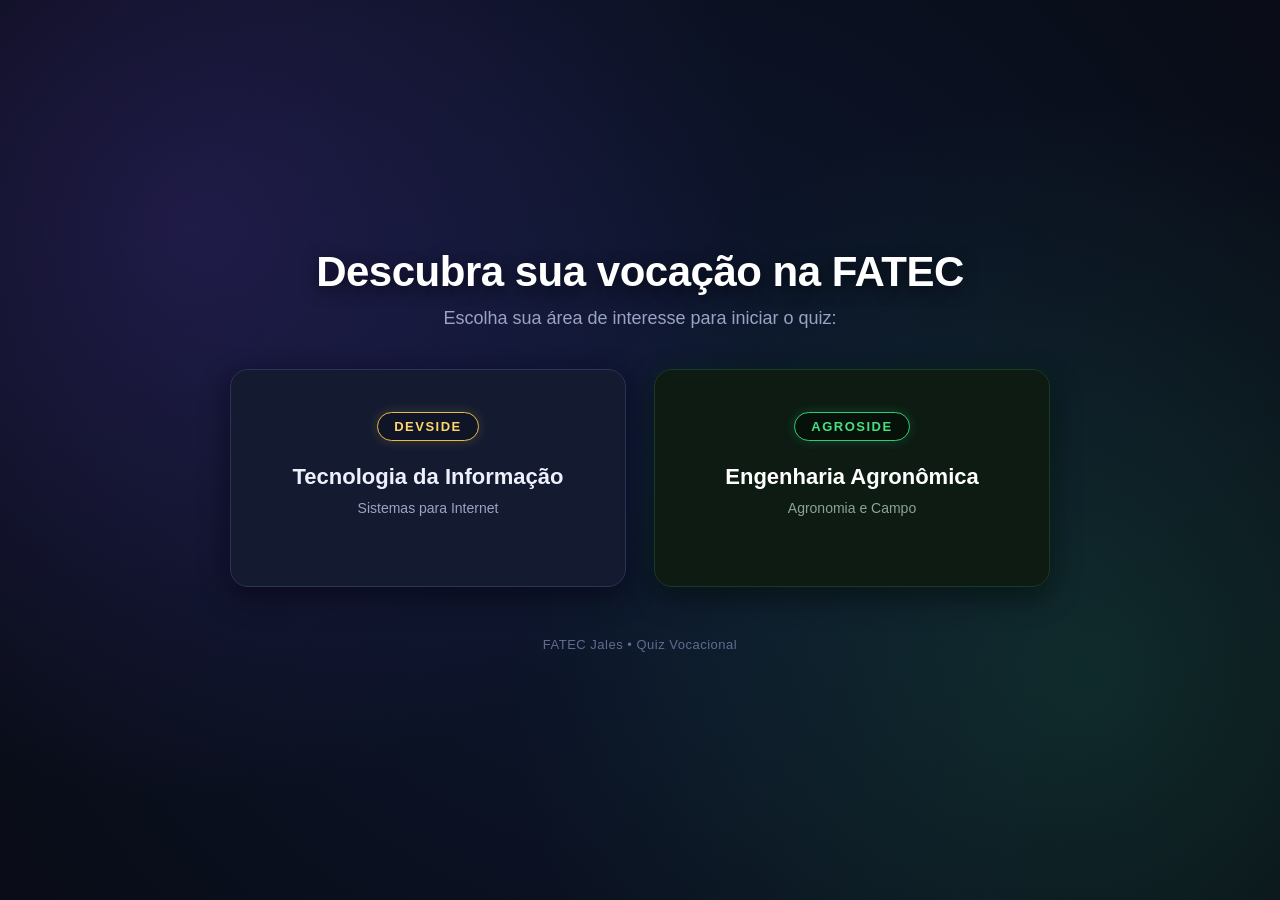
==== index.html @ 0f675bbe "first commit" ====
<!DOCTYPE html>
<html lang="pt-BR">
<head>
  <meta charset="UTF-8">
  <meta name="viewport" content="width=device-width, initial-scale=1.0">
  <title>Descubra sua vocação na FATEC</title>
  <link rel="stylesheet" href="./css/style.css">
</head>
<body>

  <main class="container">
    <header class="header">
      <h1 class="title-main">Descubra sua vocação na FATEC</h1>
      <p class="subtitle">Escolha sua área de interesse para iniciar o quiz:</p>
    </header>

    <div class="cards-wrapper">
      <a href="./dev/index.html" class="card-btn card-dev">
        <span class="tag">DevSide</span>
        <h2 class="card-title">Tecnologia da Informação</h2>
        <p class="card-desc">Sistemas para Internet</p>
      </a>

      <a href="./agro/index.html" class="card-btn card-agro">
        <span class="tag">AgroSide</span>
        <h2 class="card-title">Engenharia Agronômica</h2>
        <p class="card-desc">Agronomia e Campo</p>
      </a>
    </div>

    <footer class="footer">
      <p>FATEC Jales • Quiz Vocacional</p>
    </footer>
  </main>

</body>
</html>
---- css/style.css ----
:root {
  /* Paleta DevSide */
  --bg-deep: #090c16;
  --bg-nebula-1: #1a1140;
  --bg-nebula-2: #0d1730;
  --panel: #141b30;
  --panel-dark: #0f1526;
  --panel-line: #2a3457;
  --ink: #eef0fb;
  --ink-dim: #9aa3c4;
  --ink-muted: #626b8f;
  --gold: #e8b94b;
  --gold-light: #ffd66b;
  --gold-dim: #7a6431;
  --purple: #7c4dff;
  --purple-light: #a98cff;
  --purple-dark: #6335d6;
  --shadow: rgba(0, 0, 0, 0.45);

  /* Paleta AgroSide */
  --agro-bg: #09140e;
  --agro-panel: #0d1b13;
  --agro-line: #1c3827;
  --agro-green: #2ecc71;
  --agro-green-light: #4ade80;
  --agro-green-dark: #1b8a47;
}

* {
  margin: 0;
  padding: 0;
  box-sizing: border-box;
  font-family: -apple-system, BlinkMacSystemFont, "Segoe UI", Roboto, Helvetica, Arial, sans-serif;
}

body {
  min-height: 100vh;
  display: flex;
  flex-direction: column;
  justify-content: center;
  align-items: center;
  background-color: var(--bg-deep);
  background-image: 
    radial-gradient(circle at 15% 25%, rgba(124, 77, 255, 0.18) 0%, transparent 45%),
    radial-gradient(circle at 85% 75%, rgba(46, 204, 113, 0.14) 0%, transparent 45%),
    radial-gradient(circle at 50% 50%, var(--bg-nebula-2) 0%, var(--bg-deep) 100%);
  color: var(--ink);
  padding: 24px;
  overflow-x: hidden;
}

.container {
  max-width: 820px;
  width: 100%;
  display: flex;
  flex-direction: column;
  align-items: center;
  gap: 40px;
  text-align: center;
  position: relative;
  z-index: 2;
}

.header {
  display: flex;
  flex-direction: column;
  gap: 12px;
}

.title-main {
  font-size: clamp(28px, 5vw, 42px);
  font-weight: 800;
  letter-spacing: -0.5px;
  color: #ffffff;
  text-shadow: 0 4px 16px rgba(0, 0, 0, 0.6);
}

.subtitle {
  font-size: clamp(15px, 3vw, 18px);
  color: var(--ink-dim);
  font-weight: 400;
}

.cards-wrapper {
  display: grid;
  grid-template-columns: repeat(auto-fit, minmax(290px, 1fr));
  gap: 28px;
  width: 100%;
}

.card-btn {
  display: flex;
  flex-direction: column;
  align-items: center;
  justify-content: space-between;
  padding: 42px 26px;
  border-radius: 18px;
  text-decoration: none;
  backdrop-filter: blur(12px);
  position: relative;
  transition: transform 0.3s cubic-bezier(0.175, 0.885, 0.32, 1.275), 
              border-color 0.3s ease, 
              box-shadow 0.3s ease;
}

/* ============================
   CARD DEVSIDE
============================ */
.card-dev {
  background: var(--panel);
  border: 1.5px solid var(--panel-line);
  box-shadow: 0 10px 30px var(--shadow), 0 0 20px rgba(26, 17, 64, 0.4);
}

.card-dev:hover {
  transform: translateY(-6px);
  border-color: var(--purple);
  box-shadow: 0 16px 36px rgba(124, 77, 255, 0.28), 0 0 25px rgba(232, 185, 75, 0.15);
}

.card-dev .tag {
  color: var(--gold-light);
  background: var(--panel-dark);
  border: 1.5px solid var(--gold);
  box-shadow: 0 0 12px rgba(232, 185, 75, 0.2);
}

.card-dev .card-title {
  color: var(--ink);
}

.card-dev .card-desc {
  color: var(--ink-dim);
}

.card-dev .action-btn {
  background: var(--gold);
  color: var(--bg-deep);
  box-shadow: 0 4px 14px rgba(232, 185, 75, 0.25);
}

.card-dev:hover .action-btn {
  background: var(--gold-light);
  box-shadow: 0 0 18px rgba(232, 185, 75, 0.5);
}

/* ============================
   CARD AGROSIDE
============================ */
.card-agro {
  background: var(--agro-panel);
  border: 1.5px solid var(--agro-line);
  box-shadow: 0 10px 30px var(--shadow), 0 0 20px rgba(12, 63, 34, 0.3);
}

.card-agro:hover {
  transform: translateY(-6px);
  border-color: var(--agro-green);
  box-shadow: 0 16px 36px rgba(46, 204, 113, 0.25), 0 0 25px rgba(46, 204, 113, 0.15);
}

.card-agro .tag {
  color: var(--agro-green-light);
  background: #06110a;
  border: 1.5px solid var(--agro-green);
  box-shadow: 0 0 12px rgba(46, 204, 113, 0.2);
}

.card-agro .card-title {
  color: #ffffff;
}

.card-agro .card-desc {
  color: #8da495;
}

.card-agro .action-btn {
  background: var(--agro-green);
  color: #05070c;
  box-shadow: 0 4px 14px rgba(46, 204, 113, 0.25);
}

.card-agro:hover .action-btn {
  background: var(--agro-green-light);
  box-shadow: 0 0 18px rgba(46, 204, 113, 0.5);
}

/* ============================
   ELEMENTOS INTERNOS
============================ */
.tag {
  font-size: 13px;
  font-weight: 800;
  text-transform: uppercase;
  letter-spacing: 1.5px;
  padding: 6px 16px;
  border-radius: 999px;
  margin-bottom: 22px;
  display: inline-block;
}

.card-title {
  font-size: 22px;
  font-weight: 700;
  margin-bottom: 8px;
  line-height: 1.3;
}

.card-desc {
  font-size: 14px;
  margin-bottom: 28px;
}

.action-btn {
  font-size: 14px;
  font-weight: 700;
  text-transform: uppercase;
  letter-spacing: 1px;
  padding: 12px 24px;
  border-radius: 8px;
  width: 100%;
  text-align: center;
  transition: all 0.2s ease;
}

.footer {
  font-size: 13px;
  color: var(--ink-muted);
  margin-top: 10px;
  letter-spacing: 0.5px;
}
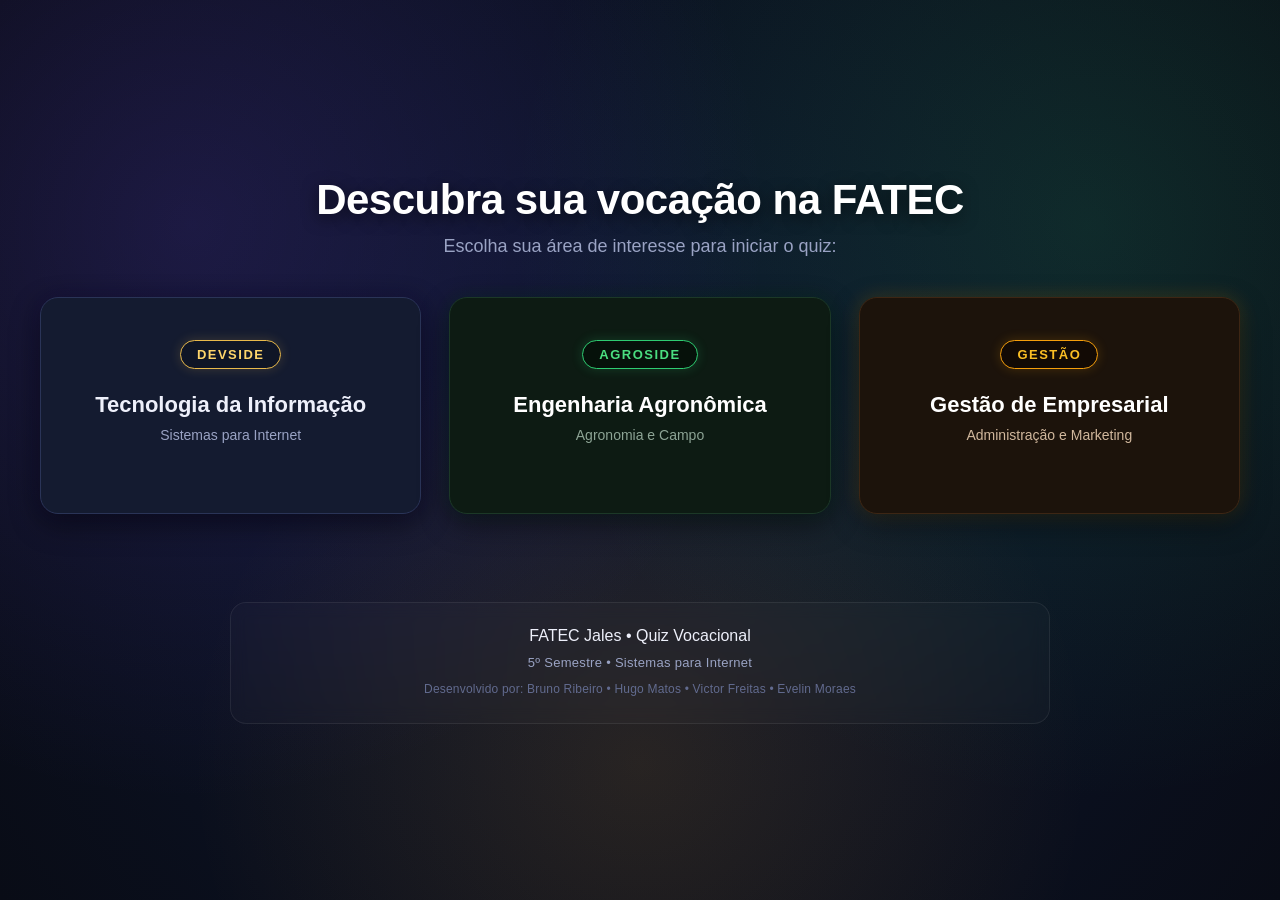
==== commit 947ccb3f: "Inclusao do gestSide" ====
--- a/index.html
+++ b/index.html
@@ -26,11 +26,20 @@
         <h2 class="card-title">Engenharia Agronômica</h2>
         <p class="card-desc">Agronomia e Campo</p>
       </a>
+
+      <a href="./gestao/index.html" class="card-btn card-gestao">
+        <span class="tag">Gestão</span>
+        <h2 class="card-title">Gestão de Empresarial</h2>
+        <p class="card-desc">Administração e Marketing</p>
+      </a>
     </div>
 
-    <footer class="footer">
-      <p>FATEC Jales • Quiz Vocacional</p>
-    </footer>
+      <footer class="footer">
+  <p class="footer-title">FATEC Jales • Quiz Vocacional</p>
+  <p class="footer-course">5º Semestre • Sistemas para Internet</p>
+  <p class="footer-authors">Desenvolvido por: Bruno Ribeiro • Hugo Matos • Victor Freitas • Evelin Moraes</p>
+</footer>
+
   </main>
 
 </body>
--- a/css/style.css
+++ b/css/style.css
@@ -24,6 +24,15 @@
   --agro-green: #2ecc71;
   --agro-green-light: #4ade80;
   --agro-green-dark: #1b8a47;
+
+  /* Paleta GestSide / Gestão (Âmbar Executivo) */
+  --gest-bg: #140d07;
+  --gest-panel: #1c130b;
+  --gest-panel-dark: #120a05;
+  --gest-line: #3d2614;
+  --gest-amber: #f59e0b;
+  --gest-amber-light: #fbbf24;
+  --gest-amber-dark: #b45309;
 }
 
 * {
@@ -41,8 +50,9 @@
   align-items: center;
   background-color: var(--bg-deep);
   background-image: 
-    radial-gradient(circle at 15% 25%, rgba(124, 77, 255, 0.18) 0%, transparent 45%),
-    radial-gradient(circle at 85% 75%, rgba(46, 204, 113, 0.14) 0%, transparent 45%),
+    radial-gradient(circle at 15% 25%, rgba(124, 77, 255, 0.16) 0%, transparent 45%),
+    radial-gradient(circle at 85% 25%, rgba(46, 204, 113, 0.14) 0%, transparent 45%),
+    radial-gradient(circle at 50% 85%, rgba(245, 158, 11, 0.12) 0%, transparent 45%),
     radial-gradient(circle at 50% 50%, var(--bg-nebula-2) 0%, var(--bg-deep) 100%);
   color: var(--ink);
   padding: 24px;
@@ -50,7 +60,7 @@
 }
 
 .container {
-  max-width: 820px;
+  max-width: 1200px;
   width: 100%;
   display: flex;
   flex-direction: column;
@@ -81,9 +91,12 @@
   font-weight: 400;
 }
 
+/* ============================
+   EXIBIÇÃO LADO A LADO (_ _ _)
+============================ */
 .cards-wrapper {
   display: grid;
-  grid-template-columns: repeat(auto-fit, minmax(290px, 1fr));
+  grid-template-columns: repeat(3, 1fr);
   gap: 28px;
   width: 100%;
 }
@@ -186,6 +199,47 @@
 }
 
 /* ============================
+   CARD GESTSIDE (GESTÃO)
+============================ */
+.card-gestao {
+  background: var(--gest-panel);
+  border: 1.5px solid var(--gest-line);
+  box-shadow: 0 10px 30px var(--shadow), 0 0 20px rgba(245, 158, 11, 0.2);
+}
+
+.card-gestao:hover {
+  transform: translateY(-6px);
+  border-color: var(--gest-amber);
+  box-shadow: 0 16px 36px rgba(245, 158, 11, 0.25), 0 0 25px rgba(245, 158, 11, 0.15);
+}
+
+.card-gestao .tag {
+  color: var(--gest-amber-light);
+  background: var(--gest-panel-dark);
+  border: 1.5px solid var(--gest-amber);
+  box-shadow: 0 0 12px rgba(245, 158, 11, 0.2);
+}
+
+.card-gestao .card-title {
+  color: #ffffff;
+}
+
+.card-gestao .card-desc {
+  color: #d1b89d;
+}
+
+.card-gestao .action-btn {
+  background: var(--gest-amber);
+  color: #120a05;
+  box-shadow: 0 4px 14px rgba(245, 158, 11, 0.25);
+}
+
+.card-gestao:hover .action-btn {
+  background: var(--gest-amber-light);
+  box-shadow: 0 0 18px rgba(245, 158, 11, 0.5);
+}
+
+/* ============================
    ELEMENTOS INTERNOS
 ============================ */
 .tag {
@@ -223,9 +277,102 @@
   transition: all 0.2s ease;
 }
 
+/* ============================
+   RODAPÉ GLOBAL UNIFICADO
+============================ */
 .footer {
+  width: 100%;
+  max-width: 820px;
+  margin-top: 48px;
+  padding: 24px 20px;
+  display: flex;
+  flex-direction: column;
+  align-items: center;
+  justify-content: center;
+  gap: 10px;
+  text-align: center;
+  background: rgba(255, 255, 255, 0.02);
+  border: 1px solid rgba(255, 255, 255, 0.07);
+  border-radius: 16px;
+  backdrop-filter: blur(8px);
+  -webkit-backdrop-filter: blur(8px);
+}
+
+.footer-badge {
   font-size: 13px;
-  color: var(--ink-muted);
-  margin-top: 10px;
-  letter-spacing: 0.5px;
+  font-weight: 700;
+  text-transform: uppercase;
+  letter-spacing: 1.2px;
+  color: var(--ink, #eef0fb);
+  background: rgba(255, 255, 255, 0.05);
+  border: 1px solid rgba(255, 255, 255, 0.1);
+  padding: 4px 14px;
+  border-radius: 999px;
+  display: inline-block;
+}
+
+.footer-course {
+  font-size: 13px;
+  color: var(--ink-dim, #9aa3c4);
+  font-weight: 500;
+  letter-spacing: 0.3px;
+}
+
+.footer-divider {
+  width: 60px;
+  height: 2px;
+  background: linear-gradient(
+    90deg, 
+    transparent, 
+    rgba(255, 255, 255, 0.2), 
+    transparent
+  );
+  margin: 4px 0;
+}
+
+.footer-authors {
+  font-size: 12px;
+  color: var(--ink-muted, #626b8f);
+  line-height: 1.6;
+  letter-spacing: 0.2px;
+}
+
+.footer-authors span {
+  display: block;
+  font-size: 11px;
+  text-transform: uppercase;
+  letter-spacing: 0.8px;
+  margin-bottom: 2px;
+  opacity: 0.7;
+}
+
+.footer-authors strong {
+  color: var(--ink-dim, #9aa3c4);
+  font-weight: 600;
+  transition: color 0.2s ease;
+}
+
+.footer-authors strong:hover {
+  color: #ffffff;
+}
+
+@media (max-width: 600px) {
+  .footer {
+    padding: 20px 14px;
+    margin-top: 32px;
+  }
+
+  .footer-authors {
+    font-size: 11.5px;
+  }
+}
+
+/* ============================
+   RESPONSIVIDADE (Telas menores)
+============================ */
+@media (max-width: 900px) {
+  .cards-wrapper {
+    grid-template-columns: 1fr;
+    max-width: 420px;
+  }
 }
